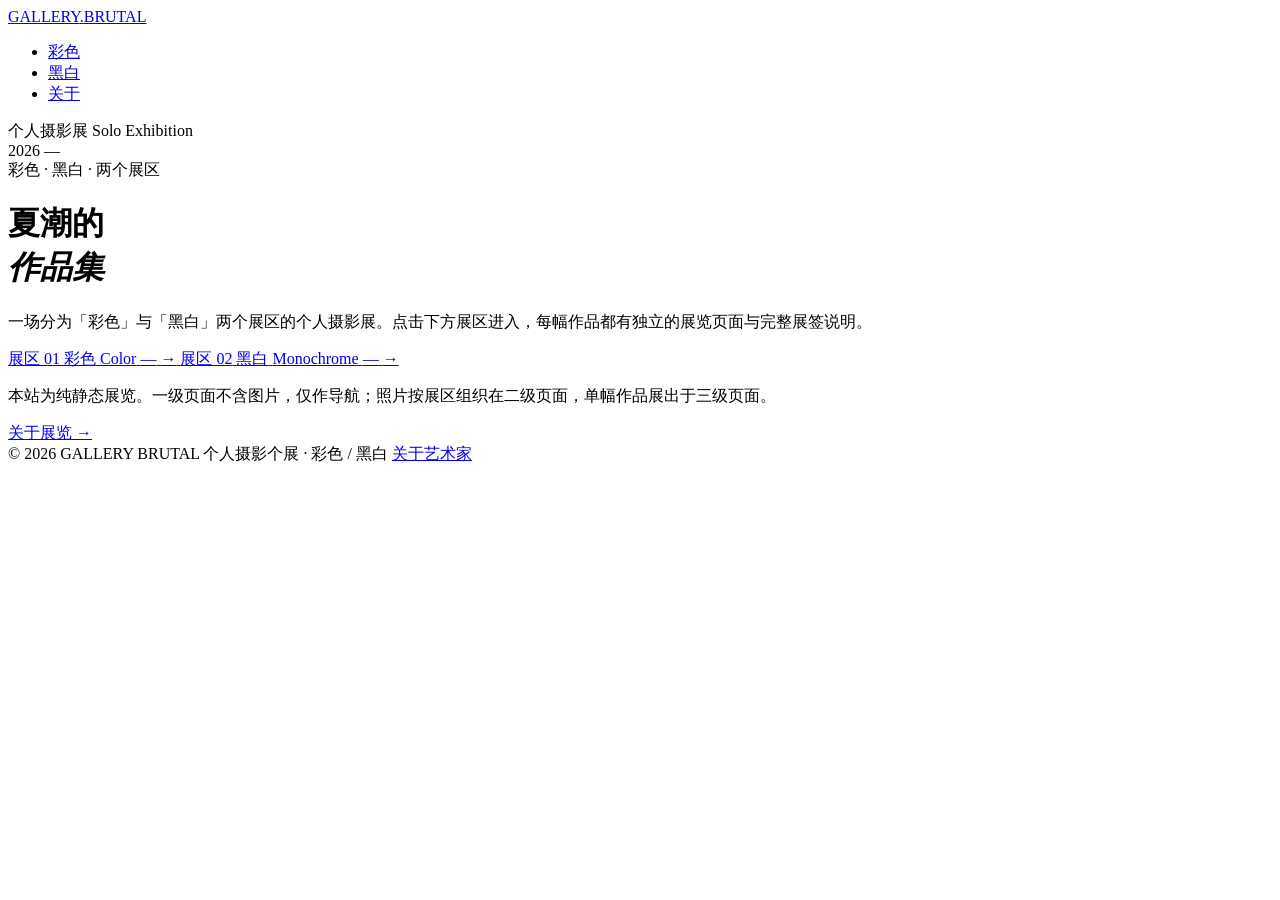
==== index.html @ c0ccf7f4 "Add index.html" ====
<!DOCTYPE html>
<html lang="zh-CN">
<head>
  <meta charset="UTF-8" />
  <meta name="viewport" content="width=device-width, initial-scale=1.0" />
  <title>GALLERY BRUTAL — 个人摄影展</title>
  <meta name="description" content="个人摄影展览 · 彩色与黑白两个展区" />
  <link rel="preconnect" href="https://fonts.googleapis.com" />
  <link rel="preconnect" href="https://fonts.gstatic.com" crossorigin />
  <link href="https://fonts.googleapis.com/css2?family=Archivo:wght@400;500;600;700&family=Inter:wght@400;500&family=JetBrains+Mono:wght@400;500&display=swap" rel="stylesheet" />
  <link rel="stylesheet" href="assets/css/style.css" />
  <link rel="stylesheet" href="assets/css/index.css" />
</head>
<body>
  <nav class="site-nav">
    <a class="brand" href="index.html">GALLERY<span class="dot">.</span>BRUTAL</a>
    <ul class="nav-menu">
      <li><a href="color.html" data-transition>彩色</a></li>
      <li><a href="bw.html" data-transition>黑白</a></li>
      <li><a href="about.html" data-transition>关于</a></li>
    </ul>
  </nav>
  <main class="landing">
    <div class="landing-meta">
      <div class="landing-meta-col">
        <span class="mono">个人摄影展</span>
        <span class="mono dim">Solo Exhibition</span>
      </div>
      <div class="landing-meta-col right">
        <span class="mono">2026</span>
        <span class="mono dim" id="metaCount">—</span>
      </div>
    </div>
    <div class="landing-title">
      <span class="landing-kicker">彩色 · 黑白 · 两个展区</span>
      <h1 class="display display-jumbo reveal visible">夏潮的<br /><em>作品集</em></h1>
      <p class="landing-sub reveal visible">一场分为「彩色」与「黑白」两个展区的个人摄影展。点击下方展区进入，每幅作品都有独立的展览页面与完整展签说明。</p>
    </div>
    <div>
      <div class="entry-list">
        <a class="entry" href="color.html" data-transition>
          <span class="entry-num">展区 01</span>
          <span class="entry-name">彩色</span>
          <span class="entry-en">Color</span>
          <span class="entry-count" id="entryCountC">—</span>
          <span class="entry-arrow">→</span>
        </a>
        <a class="entry" href="bw.html" data-transition>
          <span class="entry-num">展区 02</span>
          <span class="entry-name">黑白</span>
          <span class="entry-en">Monochrome</span>
          <span class="entry-count" id="entryCountB">—</span>
          <span class="entry-arrow">→</span>
        </a>
      </div>
      <div class="landing-foot">
        <p class="note">本站为纯静态展览。一级页面不含图片，仅作导航；照片按展区组织在二级页面，单幅作品展出于三级页面。</p>
        <a class="text-link" href="about.html" data-transition>关于展览 →</a>
      </div>
    </div>
  </main>
  <footer class="site-footer">
    <span>© 2026 GALLERY BRUTAL</span>
    <span>个人摄影个展 · 彩色 / 黑白</span>
    <a href="about.html" data-transition>关于艺术家</a>
  </footer>
  <script src="data/pieces.js"></script>
  <script src="assets/js/main.js"></script>
  <script>
    (function () {
      const c = getPiecesByGroup('c').length;
      const b = getPiecesByGroup('b').length;
      const total = c + b;
      document.getElementById('metaCount').textContent = total + ' 件作品 · 2 个展区';
      document.getElementById('entryCountC').textContent = c + ' 幅作品';
      document.getElementById('entryCountB').textContent = b + ' 幅作品';
    })();
  </script>
</body>
</html>
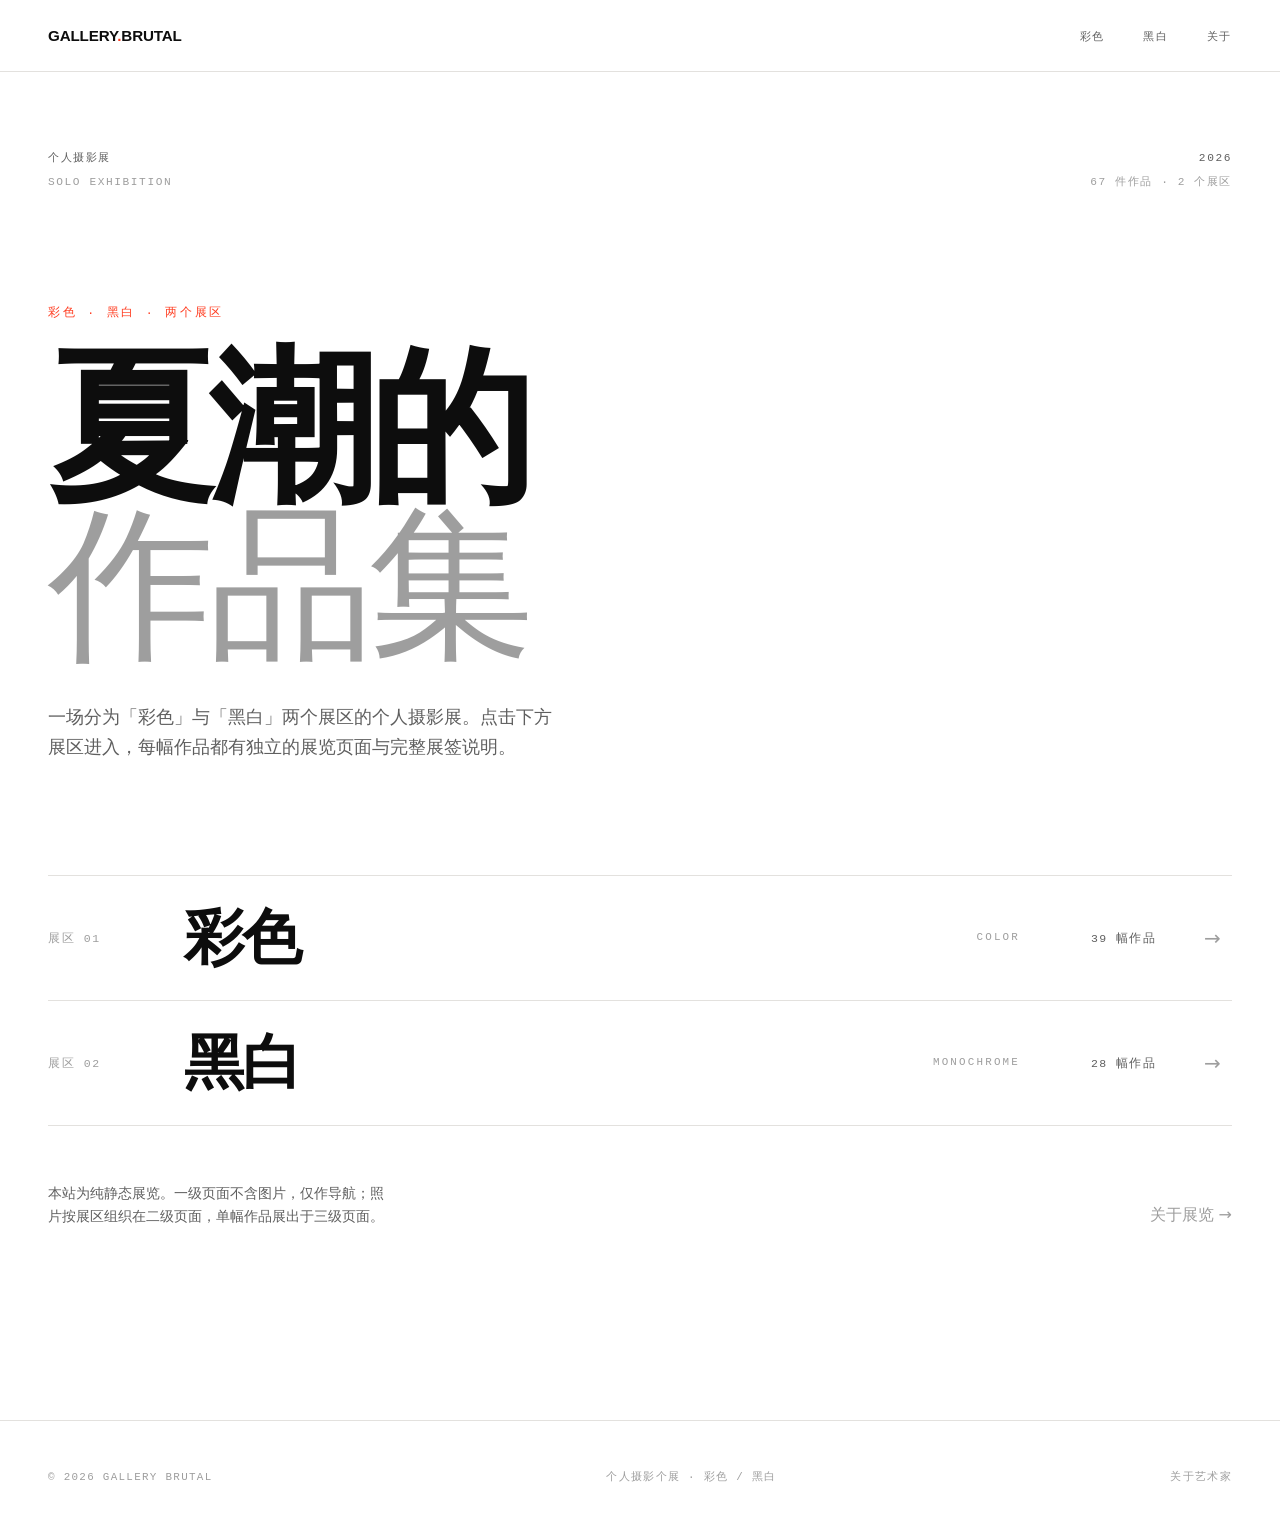
==== commit 56bbb02d: "perf: 图片改用 WebP 缩略图并走多源加速，修复国内加载慢与个别图片刷不出来 - 新增 img/t（720px 缩略图，均 ~37KB）与 img/v（1560px 展示图，均 ~123KB）" ====
--- a/index.html
+++ b/index.html
@@ -5,9 +5,6 @@
   <meta name="viewport" content="width=device-width, initial-scale=1.0" />
   <title>GALLERY BRUTAL — 个人摄影展</title>
   <meta name="description" content="个人摄影展览 · 彩色与黑白两个展区" />
-  <link rel="preconnect" href="https://fonts.googleapis.com" />
-  <link rel="preconnect" href="https://fonts.gstatic.com" crossorigin />
-  <link href="https://fonts.googleapis.com/css2?family=Archivo:wght@400;500;600;700&family=Inter:wght@400;500&family=JetBrains+Mono:wght@400;500&display=swap" rel="stylesheet" />
   <link rel="stylesheet" href="assets/css/style.css" />
   <link rel="stylesheet" href="assets/css/index.css" />
 </head>
--- a/assets/css/style.css
+++ b/assets/css/style.css
@@ -0,0 +1,181 @@
+/* ============================================
+   GALLERY BRUTAL — 全局样式（白色底 · 瑞士画廊风格）
+   ============================================ */
+
+*, *::before, *::after { margin: 0; padding: 0; box-sizing: border-box; }
+
+:root {
+  --bg: #ffffff;
+  --bg-2: #f6f5f3;
+  --ink: #0d0d0d;
+  --ink-2: #5f5f5f;
+  --ink-3: #9e9e9e;
+  --rule: #e3e1de;
+  --rule-2: #cfccc8;
+  --accent: #ff3b1f;
+  --nav-h: 72px;
+  --pad: clamp(1.25rem, 4vw, 3rem);
+  --max: 1560px;
+}
+
+html { -webkit-text-size-adjust: 100%; scroll-behavior: smooth; }
+
+body {
+  background: var(--bg);
+  color: var(--ink);
+  font-family: 'Inter', system-ui, -apple-system, 'Segoe UI', sans-serif;
+  font-size: 16px;
+  line-height: 1.65;
+  -webkit-font-smoothing: antialiased;
+  -moz-osx-font-smoothing: grayscale;
+  overflow-x: hidden;
+}
+
+a { color: inherit; text-decoration: none; }
+img { display: block; max-width: 100%; height: auto; }
+button { font: inherit; color: inherit; background: none; border: 0; cursor: pointer; }
+ul { list-style: none; }
+
+.display {
+  font-family: 'Archivo', 'Inter', system-ui, sans-serif;
+  font-weight: 700;
+  line-height: 0.94;
+  letter-spacing: -0.035em;
+}
+
+.display-jumbo { font-size: clamp(3rem, 13vw, 12rem); }
+.display-xl { font-size: clamp(2.5rem, 8vw, 7rem); }
+.display-lg { font-size: clamp(2rem, 5vw, 4.5rem); }
+.display-md { font-size: clamp(1.5rem, 3vw, 2.5rem); }
+
+.mono {
+  font-family: 'JetBrains Mono', ui-monospace, monospace;
+  font-size: 0.7rem;
+  letter-spacing: 0.14em;
+  text-transform: uppercase;
+}
+
+.label {
+  font-family: 'JetBrains Mono', ui-monospace, monospace;
+  font-size: 0.68rem;
+  letter-spacing: 0.18em;
+  text-transform: uppercase;
+  color: var(--ink-3);
+}
+
+.accent { color: var(--accent); }
+
+.site-nav {
+  position: sticky;
+  top: 0;
+  z-index: 100;
+  height: var(--nav-h);
+  display: flex;
+  align-items: center;
+  justify-content: space-between;
+  padding: 0 var(--pad);
+  background: rgba(255, 255, 255, 0.86);
+  backdrop-filter: saturate(180%) blur(14px);
+  -webkit-backdrop-filter: saturate(180%) blur(14px);
+  border-bottom: 1px solid var(--rule);
+}
+
+.brand {
+  font-family: 'Archivo', sans-serif;
+  font-weight: 700;
+  font-size: 0.95rem;
+  letter-spacing: -0.01em;
+  text-transform: uppercase;
+}
+
+.brand .dot { color: var(--accent); }
+
+.nav-menu { display: flex; gap: clamp(1rem, 3vw, 2.5rem); }
+
+.nav-menu a {
+  font-family: 'JetBrains Mono', monospace;
+  font-size: 0.7rem;
+  letter-spacing: 0.14em;
+  text-transform: uppercase;
+  color: var(--ink-2);
+  padding-bottom: 2px;
+  border-bottom: 1px solid transparent;
+  transition: color 0.25s ease, border-color 0.25s ease;
+}
+
+.nav-menu a:hover,
+.nav-menu a.is-active {
+  color: var(--ink);
+  border-bottom-color: var(--accent);
+}
+
+.crumbs {
+  display: flex;
+  align-items: center;
+  gap: 0.6rem;
+  font-family: 'JetBrains Mono', monospace;
+  font-size: 0.68rem;
+  letter-spacing: 0.12em;
+  text-transform: uppercase;
+  color: var(--ink-3);
+  flex-wrap: wrap;
+}
+
+.crumbs a:hover { color: var(--accent); }
+.crumbs .sep { color: var(--rule-2); }
+.crumbs .current { color: var(--ink); }
+
+.site-footer {
+  border-top: 1px solid var(--rule);
+  padding: var(--pad);
+  margin-top: clamp(4rem, 10vw, 9rem);
+  display: flex;
+  justify-content: space-between;
+  align-items: center;
+  gap: 1rem;
+  flex-wrap: wrap;
+  font-family: 'JetBrains Mono', monospace;
+  font-size: 0.68rem;
+  letter-spacing: 0.12em;
+  text-transform: uppercase;
+  color: var(--ink-3);
+}
+
+.site-footer a:hover { color: var(--accent); }
+
+.wrap { max-width: var(--max); margin: 0 auto; padding: 0 var(--pad); }
+
+.scroll-progress {
+  position: fixed;
+  top: 0; left: 0;
+  height: 2px;
+  width: 100%;
+  background: var(--accent);
+  transform: scaleX(0);
+  transform-origin: left;
+  z-index: 200;
+  pointer-events: none;
+}
+
+.reveal {
+  opacity: 0;
+  transform: translateY(28px);
+  transition: opacity 0.8s cubic-bezier(0.22, 1, 0.36, 1), transform 0.8s cubic-bezier(0.22, 1, 0.36, 1);
+}
+.reveal.visible { opacity: 1; transform: none; }
+
+.page-fade {
+  position: fixed;
+  inset: 0;
+  background: var(--bg);
+  z-index: 500;
+  opacity: 0;
+  pointer-events: none;
+  transition: opacity 0.28s ease;
+}
+.page-fade.active { opacity: 1; }
+
+@media (max-width: 720px) {
+  :root { --nav-h: 60px; }
+  .site-footer { flex-direction: column; align-items: flex-start; }
+}
--- a/assets/css/index.css
+++ b/assets/css/index.css
@@ -0,0 +1,160 @@
+/* ============================================
+   一级页面 — 首页（无照片 · 纯排版）
+   ============================================ */
+
+.landing {
+  min-height: calc(100vh - var(--nav-h));
+  display: flex;
+  flex-direction: column;
+  justify-content: space-between;
+  padding: clamp(2rem, 6vw, 5rem) var(--pad) clamp(2rem, 5vw, 4rem);
+  max-width: var(--max);
+  margin: 0 auto;
+  width: 100%;
+}
+
+.landing-meta {
+  display: flex;
+  justify-content: space-between;
+  align-items: flex-start;
+  gap: 2rem;
+  flex-wrap: wrap;
+  padding-bottom: clamp(2rem, 6vw, 4rem);
+}
+
+.landing-meta-col { display: flex; flex-direction: column; gap: 0.35rem; }
+.landing-meta-col.right { text-align: right; align-items: flex-end; }
+.landing-meta-col .mono { color: var(--ink-2); }
+.landing-meta-col .mono.dim { color: var(--ink-3); }
+
+.landing-title {
+  flex: 1;
+  display: flex;
+  flex-direction: column;
+  justify-content: center;
+  padding: clamp(1.5rem, 4vw, 3rem) 0;
+}
+
+.landing-kicker {
+  font-family: 'JetBrains Mono', monospace;
+  font-size: 0.72rem;
+  letter-spacing: 0.24em;
+  text-transform: uppercase;
+  color: var(--accent);
+  margin-bottom: clamp(1rem, 3vw, 1.75rem);
+}
+
+.landing-title h1 { max-width: 14ch; }
+.landing-title h1 em {
+  font-style: normal;
+  color: var(--ink-3);
+  font-weight: 400;
+}
+
+.landing-sub {
+  margin-top: clamp(1.5rem, 4vw, 2.5rem);
+  max-width: 46ch;
+  font-size: clamp(0.95rem, 1.4vw, 1.1rem);
+  color: var(--ink-2);
+  line-height: 1.7;
+}
+
+.entry-list {
+  border-top: 1px solid var(--rule);
+  margin-top: clamp(2rem, 6vw, 4rem);
+}
+
+.entry {
+  position: relative;
+  display: grid;
+  grid-template-columns: 5.5rem 1fr auto auto 1.75rem;
+  align-items: center;
+  gap: clamp(1rem, 4vw, 3rem);
+  padding: clamp(1.25rem, 3vw, 2rem) 0;
+  border-bottom: 1px solid var(--rule);
+  overflow: hidden;
+  transition: padding 0.4s cubic-bezier(0.22, 1, 0.36, 1);
+}
+
+.entry::before {
+  content: '';
+  position: absolute;
+  inset: 0;
+  background: var(--ink);
+  transform: scaleY(0);
+  transform-origin: bottom;
+  transition: transform 0.45s cubic-bezier(0.77, 0, 0.175, 1);
+  z-index: 0;
+}
+
+.entry:hover::before { transform: scaleY(1); }
+.entry:hover { padding-left: clamp(0.75rem, 2vw, 1.5rem); }
+
+.entry > * { position: relative; z-index: 1; transition: color 0.35s ease; }
+
+.entry:hover,
+.entry:hover .entry-num,
+.entry:hover .entry-name,
+.entry:hover .entry-en,
+.entry:hover .entry-count,
+.entry:hover .entry-arrow { color: #fff; }
+
+.entry-num {
+  font-family: 'JetBrains Mono', monospace;
+  font-size: 0.72rem;
+  letter-spacing: 0.14em;
+  color: var(--ink-3);
+}
+
+.entry-name {
+  font-family: 'Archivo', sans-serif;
+  font-weight: 700;
+  font-size: clamp(1.75rem, 5vw, 3.75rem);
+  letter-spacing: -0.03em;
+  line-height: 1;
+}
+
+.entry-en {
+  font-family: 'JetBrains Mono', monospace;
+  font-size: 0.68rem;
+  letter-spacing: 0.2em;
+  text-transform: uppercase;
+  color: var(--ink-3);
+  justify-self: end;
+}
+
+.entry-count {
+  font-family: 'JetBrains Mono', monospace;
+  font-size: 0.72rem;
+  letter-spacing: 0.12em;
+  color: var(--ink-2);
+  min-width: 5.5rem;
+  text-align: right;
+}
+
+.entry-arrow {
+  font-size: 1.25rem;
+  color: var(--ink-3);
+  transition: transform 0.4s cubic-bezier(0.22, 1, 0.36, 1), color 0.35s ease;
+}
+
+.entry:hover .entry-arrow { transform: translateX(8px); }
+
+.landing-foot {
+  display: flex;
+  justify-content: space-between;
+  align-items: flex-end;
+  gap: 2rem;
+  flex-wrap: wrap;
+  margin-top: clamp(2rem, 5vw, 3.5rem);
+  color: var(--ink-3);
+}
+
+.landing-foot .note { max-width: 40ch; font-size: 0.85rem; line-height: 1.7; color: var(--ink-2); }
+
+@media (max-width: 720px) {
+  .landing-meta-col.right { text-align: left; align-items: flex-start; }
+  .entry { grid-template-columns: 3.5rem 1fr auto 1.5rem; gap: 1rem; }
+  .entry-en { display: none; }
+  .entry-count { min-width: auto; }
+}
